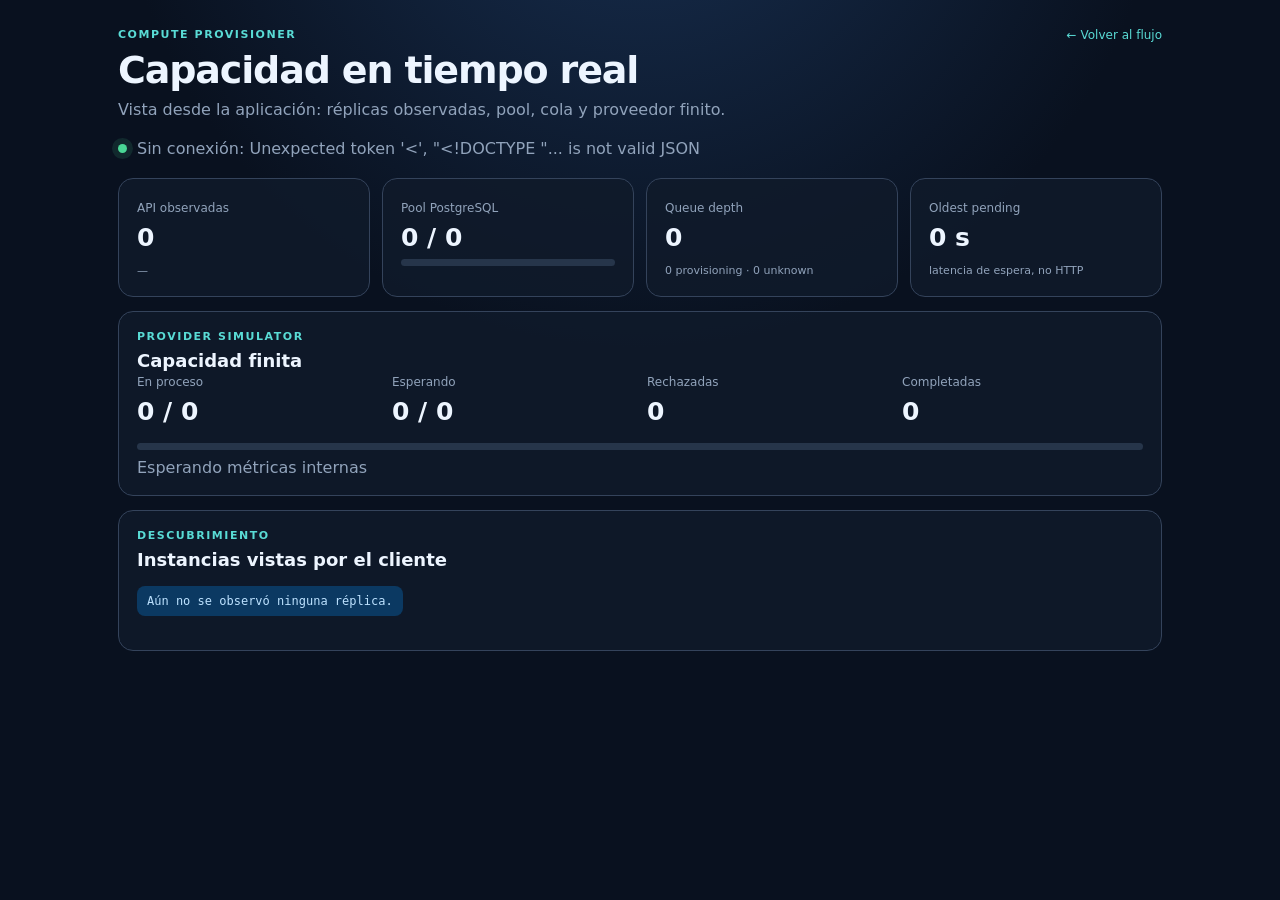
==== src/compute_provisioner/web/simulator/capacity.html @ 9424086d "add finite provider capacity and live platform metrics" ====
<!doctype html><html lang="es"><head><meta charset="utf-8"><meta name="viewport" content="width=device-width,initial-scale=1"><title>Compute Provisioner · Capacity</title><link rel="stylesheet" href="./styles.css"><link rel="stylesheet" href="./capacity.css"></head><body><main class="capacity-shell"><header class="capacity-header"><div><p class="eyebrow">COMPUTE PROVISIONER</p><h1>Capacidad en tiempo real</h1><p class="subtitle">Vista desde la aplicación: réplicas observadas, pool, cola y proveedor finito.</p></div><a class="view-link" id="flow-link" href="./">← Volver al flujo</a></header><div class="live"><span class="pulse"></span><span id="connection">Conectando…</span></div>
<section class="capacity-grid"><article><span>API observadas</span><strong id="api-count">0</strong><small id="api-list">—</small></article><article><span>Pool PostgreSQL</span><strong id="pool">0 / 0</strong><div class="meter"><i id="pool-bar"></i></div></article><article><span>Queue depth</span><strong id="queue">0</strong><small id="queue-detail">0 provisioning · 0 unknown</small></article><article><span>Oldest pending</span><strong id="oldest">0 s</strong><small>latencia de espera, no HTTP</small></article></section>
<section class="provider-panel"><div><p class="section-label">PROVIDER SIMULATOR</p><h2>Capacidad finita</h2></div><div class="provider-values"><div><span>En proceso</span><strong id="inflight">0 / 0</strong></div><div><span>Esperando</span><strong id="waiting">0 / 0</strong></div><div><span>Rechazadas</span><strong id="rejected">0</strong></div><div><span>Completadas</span><strong id="completed">0</strong></div></div><div class="meter wide"><i id="provider-bar"></i></div><p id="provider-status" class="subtitle">Esperando métricas internas</p></section>
<section class="instances"><p class="section-label">DESCUBRIMIENTO</p><h2>Instancias vistas por el cliente</h2><ol id="instances"><li>Aún no se observó ninguna réplica.</li></ol></section>
</main><script src="./capacity.js"></script></body></html>
---- src/compute_provisioner/web/simulator/styles.css ----
:root {
  color-scheme: dark;
  --bg: #09111f;
  --panel: #101a2b;
  --panel-soft: #142238;
  --line: #34435b;
  --text: #edf5ff;
  --muted: #91a3bb;
  --blue: #50a7ff;
  --cyan: #59dbd5;
  --yellow: #f8c45c;
  --purple: #b792ff;
  --green: #49d695;
  --orange: #ff945d;
  --red: #ff6377;
}
* { box-sizing: border-box; }
body { margin: 0; background: radial-gradient(circle at 50% -20%, #183052 0, var(--bg) 42%); color: var(--text); font-family: Inter, ui-sans-serif, system-ui, -apple-system, BlinkMacSystemFont, "Segoe UI", sans-serif; min-height: 100vh; }
button, input { font: inherit; }
.shell { max-width: 1500px; margin: 0 auto; padding: 28px; }
.topbar { display: flex; justify-content: space-between; gap: 30px; align-items: flex-start; margin-bottom: 22px; }
.eyebrow, .section-label { color: var(--cyan); letter-spacing: .14em; font-size: 11px; font-weight: 700; margin: 0 0 7px; }
h1 { font-size: clamp(25px, 3vw, 38px); margin: 0; letter-spacing: -.03em; }
h2 { font-size: 18px; margin: 0; }
.subtitle { color: var(--muted); margin: 8px 0 0; }
.system-state { align-items: center; background: rgba(16,26,43,.85); border: 1px solid var(--line); border-radius: 999px; display: flex; gap: 9px; padding: 10px 14px; white-space: nowrap; }
.status-stack { display: grid; gap: 8px; justify-items: end; }
.view-link { color: var(--cyan); font-size: 12px; text-decoration: none; }
.api-target { color: var(--muted); display: flex; font-size: 11px; gap: 9px; padding-right: 8px; }
.api-target strong { color: var(--cyan); font-weight: 600; }
.pulse { width: 9px; height: 9px; background: var(--green); border-radius: 50%; box-shadow: 0 0 0 6px rgba(73,214,149,.12); }
.metrics { display: grid; grid-template-columns: repeat(4, 1fr); gap: 12px; margin-bottom: 14px; }
.metrics article { background: rgba(16,26,43,.8); border: 1px solid var(--line); border-radius: 12px; padding: 13px 16px; }
.metrics span { color: var(--muted); font-size: 12px; }
.metrics strong { display: block; font-size: 25px; margin-top: 3px; }
.workspace { display: grid; grid-template-columns: 205px minmax(560px, 1fr) 265px; gap: 14px; align-items: stretch; }
.controls, .event-panel, .canvas-wrap { background: rgba(16,26,43,.82); border: 1px solid var(--line); border-radius: 15px; }
.controls { padding: 18px; display: flex; flex-direction: column; gap: 24px; }
.controls div { display: grid; gap: 9px; }
.controls label { align-items: center; color: #c5d2e3; display: flex; gap: 8px; font-size: 13px; }
button { background: var(--panel-soft); border: 1px solid #40516b; border-radius: 9px; color: var(--text); cursor: pointer; padding: 10px 12px; text-align: left; transition: border-color .15s, transform .15s; }
button:hover { border-color: var(--blue); transform: translateY(-1px); }
button.primary { background: #1766aa; border-color: #3d91d8; }
button.quiet { color: var(--muted); margin-top: auto; }
input[type="radio"] { accent-color: var(--blue); }
.switch input { position: absolute; opacity: 0; }
.switch span { background: #35445a; border-radius: 20px; height: 20px; position: relative; width: 36px; }
.switch span::after { background: #a9b7c9; border-radius: 50%; content: ""; height: 14px; left: 3px; position: absolute; top: 3px; transition: .2s; width: 14px; }
.switch input:checked + span { background: #1766aa; }
.switch input:checked + span::after { background: white; transform: translateX(16px); }
.canvas-wrap { min-width: 0; overflow: hidden; padding: 8px 10px 13px; }
#architecture { display: block; width: 100%; height: auto; }
.zone rect { fill: rgba(20,34,56,.35); stroke: #30425c; }
.zone text { fill: var(--muted); font-size: 13px; }
.connections path { marker-end: url(#arrow); stroke: #5b6c83; stroke-width: 2; }
#arrow path { fill: #71839b; }
.node rect, .node path, .node ellipse { fill: #0b3962; stroke: #3979a8; stroke-width: 1.4; }
.node text { fill: #e5f2ff; font-size: 14px; font-weight: 600; text-anchor: middle; }
.node .node-status { fill: #91c8ed; font-size: 10px; font-weight: 700; letter-spacing: .08em; }
.node.is-busy rect, .node.is-busy path, .node.is-busy ellipse { stroke: var(--yellow); filter: drop-shadow(0 0 5px rgba(248,196,92,.35)); }
.node.is-error rect { stroke: var(--red); }
.request-dot { filter: url(#dot-glow); stroke: #fff; stroke-width: 1.5; transition: fill .2s; }
.request-label { fill: #dbeeff; font-size: 10px; font-weight: 700; text-anchor: middle; }
.legend { display: flex; flex-wrap: wrap; gap: 12px; justify-content: center; color: var(--muted); font-size: 11px; }
.legend span { align-items: center; display: inline-flex; gap: 5px; }
.legend i { border-radius: 50%; display: block; height: 8px; width: 8px; }
.received { background: var(--blue); }.pending { background: var(--yellow);}.provisioning { background: var(--purple);}.active { background: var(--green);}.unknown { background: var(--orange);}.failed { background: var(--red);}
.event-panel { min-height: 590px; padding: 17px; overflow: hidden; }
.event-heading { align-items: flex-start; display: flex; justify-content: space-between; }
#clock { color: var(--muted); font: 11px ui-monospace, monospace; }
#event-log { list-style: none; margin: 17px 0 0; padding: 0; display: grid; gap: 8px; max-height: 520px; overflow-y: auto; }
#event-log li { border-left: 2px solid var(--blue); background: rgba(20,34,56,.7); border-radius: 0 8px 8px 0; padding: 9px; }
#event-log li strong { display: block; font: 700 11px ui-monospace, monospace; margin-bottom: 3px; }
#event-log li span { color: var(--muted); font-size: 11px; line-height: 1.35; }
#event-log li.problem { border-color: var(--red); }
#event-log li.success { border-color: var(--green); }
#event-log li.empty { border: 0; background: none; color: var(--muted); font-size: 12px; padding: 0; }
@media (max-width: 1150px) { .workspace { grid-template-columns: 190px 1fr; }.event-panel { grid-column: 1 / -1; min-height: 220px; }#event-log { grid-template-columns: repeat(3, 1fr); max-height: none; } }
@media (max-width: 760px) { .shell { padding: 16px; }.topbar { display: block; }.status-stack { justify-items: start; margin-top: 15px; }.system-state { width: max-content; }.metrics { grid-template-columns: repeat(2,1fr); }.workspace { display: block; }.controls { display: grid; grid-template-columns: 1fr 1fr; margin-bottom: 12px; }.controls .quiet { margin-top: 0; }.canvas-wrap { overflow-x: auto; }.canvas-wrap svg { min-width: 650px; }.event-panel { margin-top: 12px; }#event-log { grid-template-columns: 1fr; } }
---- src/compute_provisioner/web/simulator/capacity.css ----
.capacity-shell{max-width:1100px;margin:0 auto;padding:28px}.capacity-header{display:flex;justify-content:space-between;gap:20px}.live{display:flex;gap:10px;align-items:center;color:var(--muted);margin:20px 0}.capacity-grid{display:grid;grid-template-columns:repeat(4,1fr);gap:12px}.capacity-grid article,.provider-panel,.instances{background:rgba(16,26,43,.86);border:1px solid var(--line);border-radius:15px;padding:18px}.capacity-grid span,.provider-values span{color:var(--muted);font-size:12px}.capacity-grid strong,.provider-values strong{display:block;font-size:25px;margin:7px 0}.capacity-grid small{color:var(--muted);font-size:11px}.meter{height:7px;background:#26354a;border-radius:9px;overflow:hidden}.meter i{display:block;height:100%;width:0;background:var(--cyan);transition:width .4s}.provider-panel{margin-top:14px}.provider-values{display:grid;grid-template-columns:repeat(4,1fr);gap:14px}.wide{margin-top:10px}.instances{margin-top:14px}.instances ol{display:flex;gap:8px;flex-wrap:wrap;padding:0;list-style:none}.instances li{background:#0b3962;border-radius:8px;color:#bde2ff;font:12px ui-monospace,monospace;padding:8px 10px}@media(max-width:760px){.capacity-grid{grid-template-columns:1fr 1fr}.provider-values{grid-template-columns:1fr 1fr}.capacity-header{display:block}}
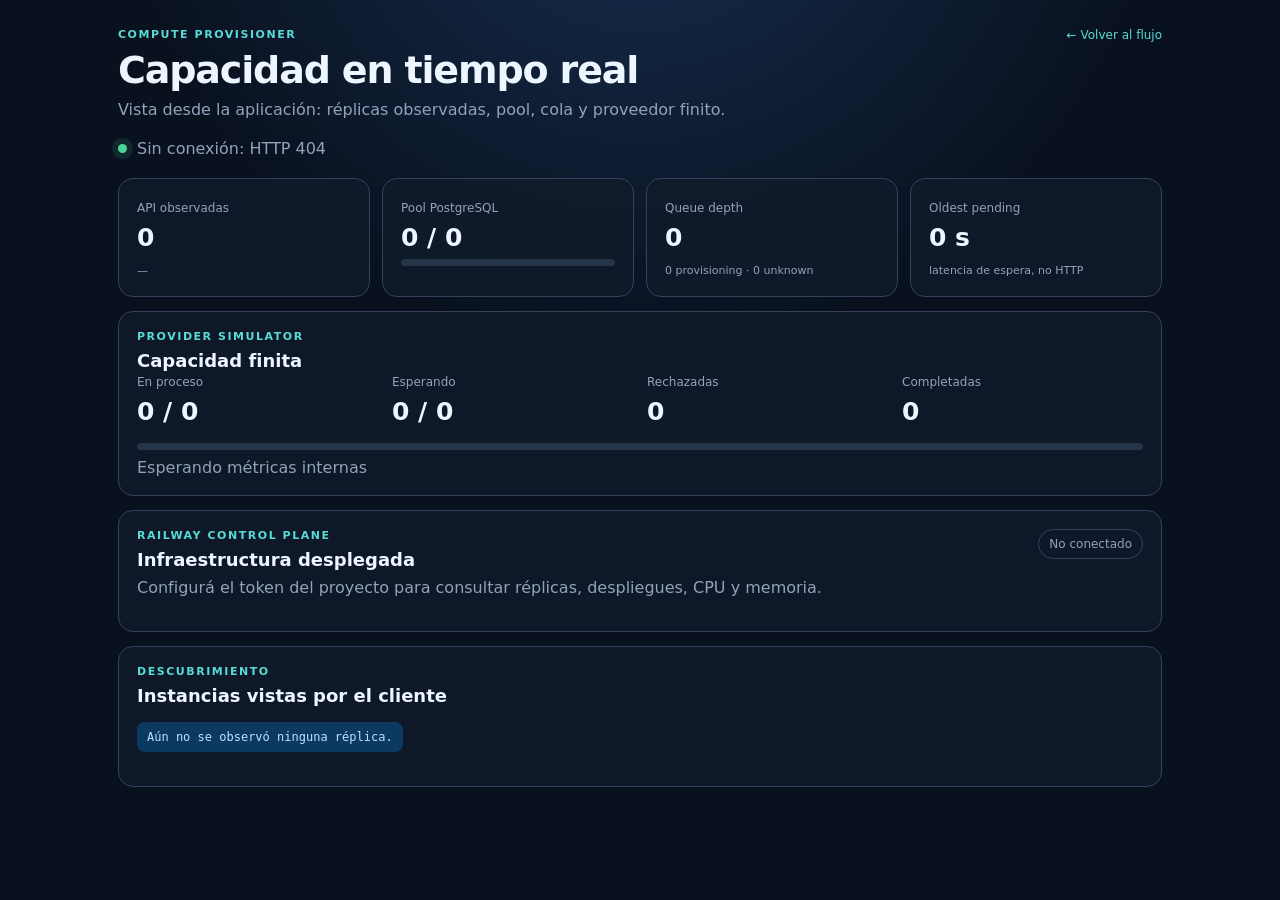
==== commit 1275ceb4: "add Railway infrastructure metrics adapter" ====
--- a/src/compute_provisioner/web/simulator/capacity.html
+++ b/src/compute_provisioner/web/simulator/capacity.html
@@ -1,5 +1,6 @@
 <!doctype html><html lang="es"><head><meta charset="utf-8"><meta name="viewport" content="width=device-width,initial-scale=1"><title>Compute Provisioner · Capacity</title><link rel="stylesheet" href="./styles.css"><link rel="stylesheet" href="./capacity.css"></head><body><main class="capacity-shell"><header class="capacity-header"><div><p class="eyebrow">COMPUTE PROVISIONER</p><h1>Capacidad en tiempo real</h1><p class="subtitle">Vista desde la aplicación: réplicas observadas, pool, cola y proveedor finito.</p></div><a class="view-link" id="flow-link" href="./">← Volver al flujo</a></header><div class="live"><span class="pulse"></span><span id="connection">Conectando…</span></div>
 <section class="capacity-grid"><article><span>API observadas</span><strong id="api-count">0</strong><small id="api-list">—</small></article><article><span>Pool PostgreSQL</span><strong id="pool">0 / 0</strong><div class="meter"><i id="pool-bar"></i></div></article><article><span>Queue depth</span><strong id="queue">0</strong><small id="queue-detail">0 provisioning · 0 unknown</small></article><article><span>Oldest pending</span><strong id="oldest">0 s</strong><small>latencia de espera, no HTTP</small></article></section>
 <section class="provider-panel"><div><p class="section-label">PROVIDER SIMULATOR</p><h2>Capacidad finita</h2></div><div class="provider-values"><div><span>En proceso</span><strong id="inflight">0 / 0</strong></div><div><span>Esperando</span><strong id="waiting">0 / 0</strong></div><div><span>Rechazadas</span><strong id="rejected">0</strong></div><div><span>Completadas</span><strong id="completed">0</strong></div></div><div class="meter wide"><i id="provider-bar"></i></div><p id="provider-status" class="subtitle">Esperando métricas internas</p></section>
+<section class="railway-panel"><div class="panel-heading"><div><p class="section-label">RAILWAY CONTROL PLANE</p><h2>Infraestructura desplegada</h2></div><span id="railway-status" class="status-pill">No conectado</span></div><p id="railway-message" class="subtitle">Configurá el token del proyecto para consultar réplicas, despliegues, CPU y memoria.</p><div id="railway-services" class="service-grid"></div></section>
 <section class="instances"><p class="section-label">DESCUBRIMIENTO</p><h2>Instancias vistas por el cliente</h2><ol id="instances"><li>Aún no se observó ninguna réplica.</li></ol></section>
 </main><script src="./capacity.js"></script></body></html>
--- a/src/compute_provisioner/web/simulator/capacity.css
+++ b/src/compute_provisioner/web/simulator/capacity.css
@@ -1 +1 @@
-.capacity-shell{max-width:1100px;margin:0 auto;padding:28px}.capacity-header{display:flex;justify-content:space-between;gap:20px}.live{display:flex;gap:10px;align-items:center;color:var(--muted);margin:20px 0}.capacity-grid{display:grid;grid-template-columns:repeat(4,1fr);gap:12px}.capacity-grid article,.provider-panel,.instances{background:rgba(16,26,43,.86);border:1px solid var(--line);border-radius:15px;padding:18px}.capacity-grid span,.provider-values span{color:var(--muted);font-size:12px}.capacity-grid strong,.provider-values strong{display:block;font-size:25px;margin:7px 0}.capacity-grid small{color:var(--muted);font-size:11px}.meter{height:7px;background:#26354a;border-radius:9px;overflow:hidden}.meter i{display:block;height:100%;width:0;background:var(--cyan);transition:width .4s}.provider-panel{margin-top:14px}.provider-values{display:grid;grid-template-columns:repeat(4,1fr);gap:14px}.wide{margin-top:10px}.instances{margin-top:14px}.instances ol{display:flex;gap:8px;flex-wrap:wrap;padding:0;list-style:none}.instances li{background:#0b3962;border-radius:8px;color:#bde2ff;font:12px ui-monospace,monospace;padding:8px 10px}@media(max-width:760px){.capacity-grid{grid-template-columns:1fr 1fr}.provider-values{grid-template-columns:1fr 1fr}.capacity-header{display:block}}
+.capacity-shell{max-width:1100px;margin:0 auto;padding:28px}.capacity-header{display:flex;justify-content:space-between;gap:20px}.live{display:flex;gap:10px;align-items:center;color:var(--muted);margin:20px 0}.capacity-grid{display:grid;grid-template-columns:repeat(4,1fr);gap:12px}.capacity-grid article,.provider-panel,.railway-panel,.instances{background:rgba(16,26,43,.86);border:1px solid var(--line);border-radius:15px;padding:18px}.capacity-grid span,.provider-values span{color:var(--muted);font-size:12px}.capacity-grid strong,.provider-values strong{display:block;font-size:25px;margin:7px 0}.capacity-grid small{color:var(--muted);font-size:11px}.meter{height:7px;background:#26354a;border-radius:9px;overflow:hidden}.meter i{display:block;height:100%;width:0;background:var(--cyan);transition:width .4s}.provider-panel,.railway-panel{margin-top:14px}.provider-values{display:grid;grid-template-columns:repeat(4,1fr);gap:14px}.wide{margin-top:10px}.panel-heading{display:flex;align-items:flex-start;justify-content:space-between;gap:16px}.status-pill{border:1px solid var(--line);border-radius:999px;color:var(--muted);font-size:12px;padding:7px 10px}.status-pill.online{border-color:#28c99366;color:#65e6b7}.status-pill.error{border-color:#ff687866;color:#ff9ca7}.service-grid{display:grid;grid-template-columns:repeat(2,1fr);gap:12px;margin-top:16px}.service-card{background:#0b1423;border:1px solid #26354a;border-radius:12px;padding:14px}.service-head{display:flex;justify-content:space-between;gap:12px}.service-head h3{margin:0}.deployment{font-size:11px;color:#65e6b7}.service-meta{color:var(--muted);font-size:12px;margin:5px 0 12px}.replica-grid{display:grid;grid-template-columns:repeat(2,1fr);gap:8px}.replica{background:#111f33;border-radius:8px;padding:9px}.replica code{display:block;color:#bde2ff;overflow:hidden;text-overflow:ellipsis}.replica small{display:block;color:var(--muted);margin-top:5px}.instances{margin-top:14px}.instances ol{display:flex;gap:8px;flex-wrap:wrap;padding:0;list-style:none}.instances li{background:#0b3962;border-radius:8px;color:#bde2ff;font:12px ui-monospace,monospace;padding:8px 10px}@media(max-width:760px){.capacity-grid,.service-grid{grid-template-columns:1fr 1fr}.provider-values{grid-template-columns:1fr 1fr}.capacity-header{display:block}}@media(max-width:560px){.capacity-grid,.service-grid,.replica-grid{grid-template-columns:1fr}.panel-heading{display:block}.status-pill{display:inline-block;margin-top:8px}}
